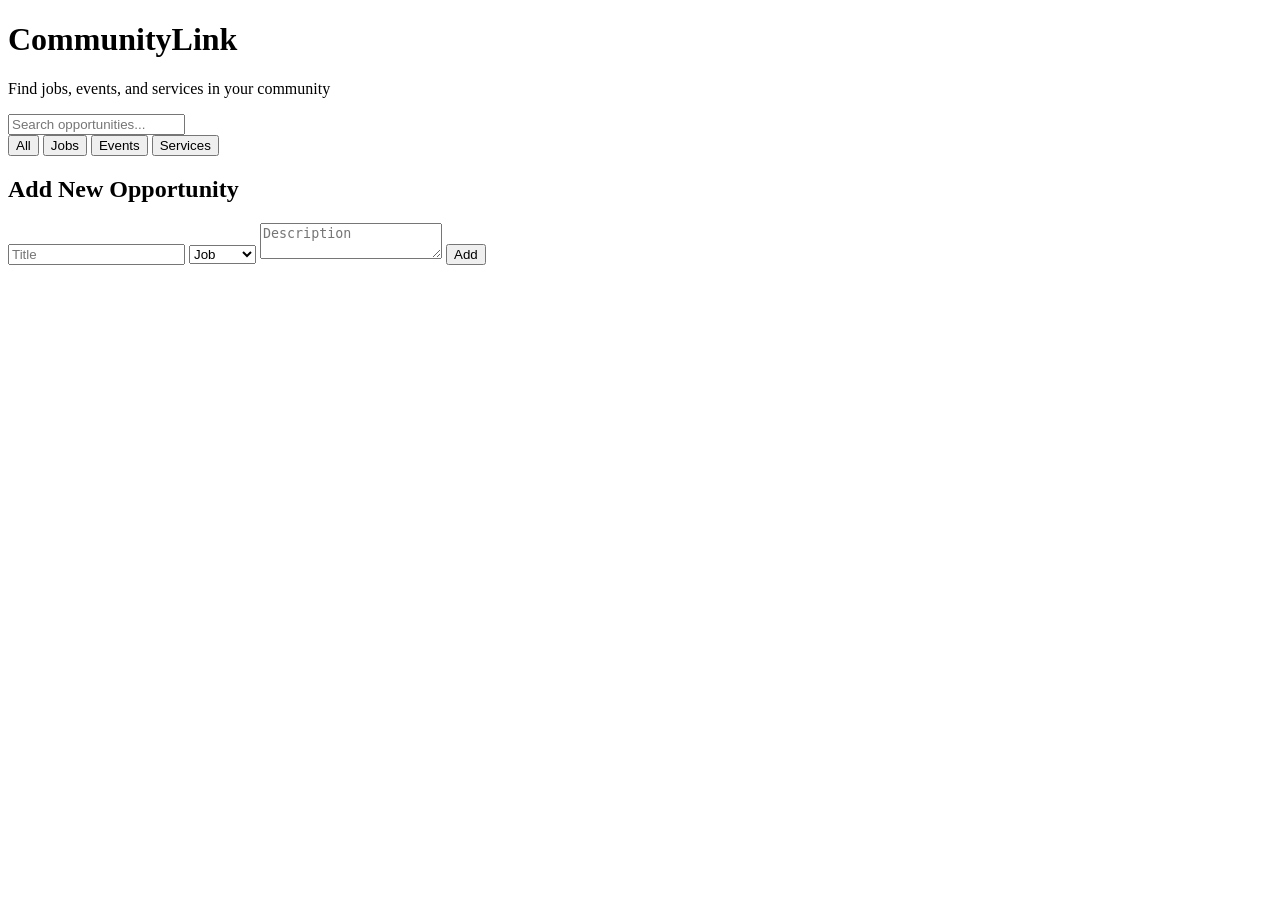
==== index.html @ 7658e032 "Add initial HTML structure for CommunityLink" ====
<!DOCTYPE html>
<html lang="en">
<head>
<meta charset="UTF-8">
<meta name="viewport" content="width=device-width, initial-scale=1.0">
<title>CommunityLink</title>
<link rel="stylesheet" href="style.css">
</head>

<body>

<header>
    <h1>CommunityLink</h1>
    <p>Find jobs, events, and services in your community</p>

    <input type="text" id="search" placeholder="Search opportunities...">
</header>

<section class="filters">
    <button onclick="filterItems('all')">All</button>
    <button onclick="filterItems('job')">Jobs</button>
    <button onclick="filterItems('event')">Events</button>
    <button onclick="filterItems('service')">Services</button>
</section>

<section id="cards-container"></section>

<section class="form-section">
    <h2>Add New Opportunity</h2>

    <input type="text" id="title" placeholder="Title">

    <select id="type">
        <option value="job">Job</option>
        <option value="event">Event</option>
        <option value="service">Service</option>
    </select>

    <textarea id="description" placeholder="Description"></textarea>

    <button onclick="addItem()">Add</button>
</section>

<script src="script.js"></script>

</body>
</html>
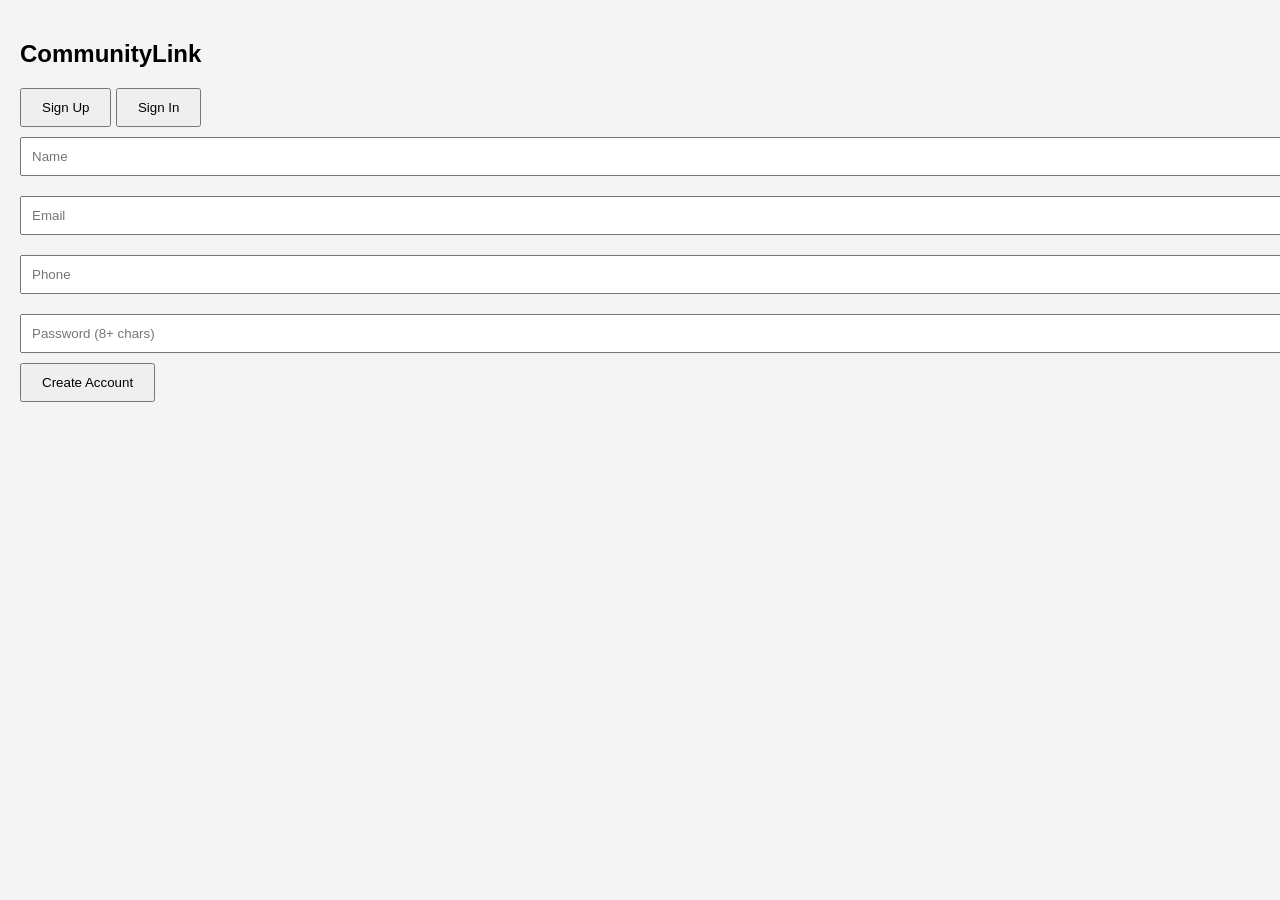
==== commit 309892ce: "Implement authentication UI and update layout Added authentication sidebar with sign-up and sign-in " ====
--- a/index.html
+++ b/index.html
@@ -9,39 +9,65 @@
 
 <body>
 
-<header>
-    <h1>CommunityLink</h1>
-    <p>Find jobs, events, and services in your community</p>
+<!-- AUTH -->
+<div id="authSidebar">
+    <h2>CommunityLink</h2>
 
-    <input type="text" id="search" placeholder="Search opportunities...">
-</header>
+    <button onclick="showSignUp()">Sign Up</button>
+    <button onclick="showSignIn()">Sign In</button>
 
-<section class="filters">
-    <button onclick="filterItems('all')">All</button>
-    <button onclick="filterItems('job')">Jobs</button>
-    <button onclick="filterItems('event')">Events</button>
-    <button onclick="filterItems('service')">Services</button>
-</section>
+    <div id="signupBox">
+        <input id="su_name" placeholder="Name">
+        <input id="su_email" placeholder="Email">
+        <input id="su_phone" placeholder="Phone">
+        <input id="su_password" type="password" placeholder="Password (8+ chars)">
+        <button onclick="signup()">Create Account</button>
+    </div>
 
-<section id="cards-container"></section>
+    <div id="signinBox" style="display:none;">
+        <input id="si_email" placeholder="Email">
+        <input id="si_password" type="password" placeholder="Password">
+        <button onclick="signin()">Login</button>
+    </div>
+</div>
 
-<section class="form-section">
-    <h2>Add New Opportunity</h2>
+<!-- MAIN -->
+<div id="mainApp" style="display:none; margin-left:260px; padding:20px;">
 
-    <input type="text" id="title" placeholder="Title">
+<nav>
+    <h2>CommunityLink</h2>
+    <button onclick="logout()">Logout</button>
+</nav>
 
-    <select id="type">
-        <option value="job">Job</option>
-        <option value="event">Event</option>
-        <option value="service">Service</option>
-    </select>
+<h3 id="welcomeText"></h3>
 
-    <textarea id="description" placeholder="Description"></textarea>
+<input id="search" placeholder="Search opportunities...">
 
-    <button onclick="addItem()">Add</button>
-</section>
+<div>
+<button onclick="filterType('all')">All</button>
+<button onclick="filterType('job')">Jobs</button>
+<button onclick="filterType('event')">Events</button>
+<button onclick="filterType('service')">Services</button>
+</div>
+
+<div id="cardsContainer"></div>
+
+<h3>Add Opportunity</h3>
+
+<input id="title" placeholder="Title">
+
+<select id="type">
+<option value="job">Job</option>
+<option value="event">Event</option>
+<option value="service">Service</option>
+</select>
+
+<textarea id="description" placeholder="Description"></textarea>
+
+<button onclick="addOpportunity()">Add</button>
+
+</div>
 
 <script src="script.js"></script>
-
 </body>
 </html>
--- a/style.css
+++ b/style.css
@@ -0,0 +1,33 @@
+body {
+    font-family: Arial;
+    margin: 0;
+    padding: 20px;
+    background: #f4f4f4;
+}
+
+header {
+    text-align: center;
+}
+
+input, textarea, select {
+    width: 100%;
+    padding: 10px;
+    margin: 10px 0;
+}
+
+button {
+    padding: 10px 20px;
+    cursor: pointer;
+}
+
+#cards-container {
+    display: grid;
+    gap: 20px;
+    margin-top: 20px;
+}
+
+.card {
+    background: white;
+    padding: 15px;
+    border-radius: 10px;
+}
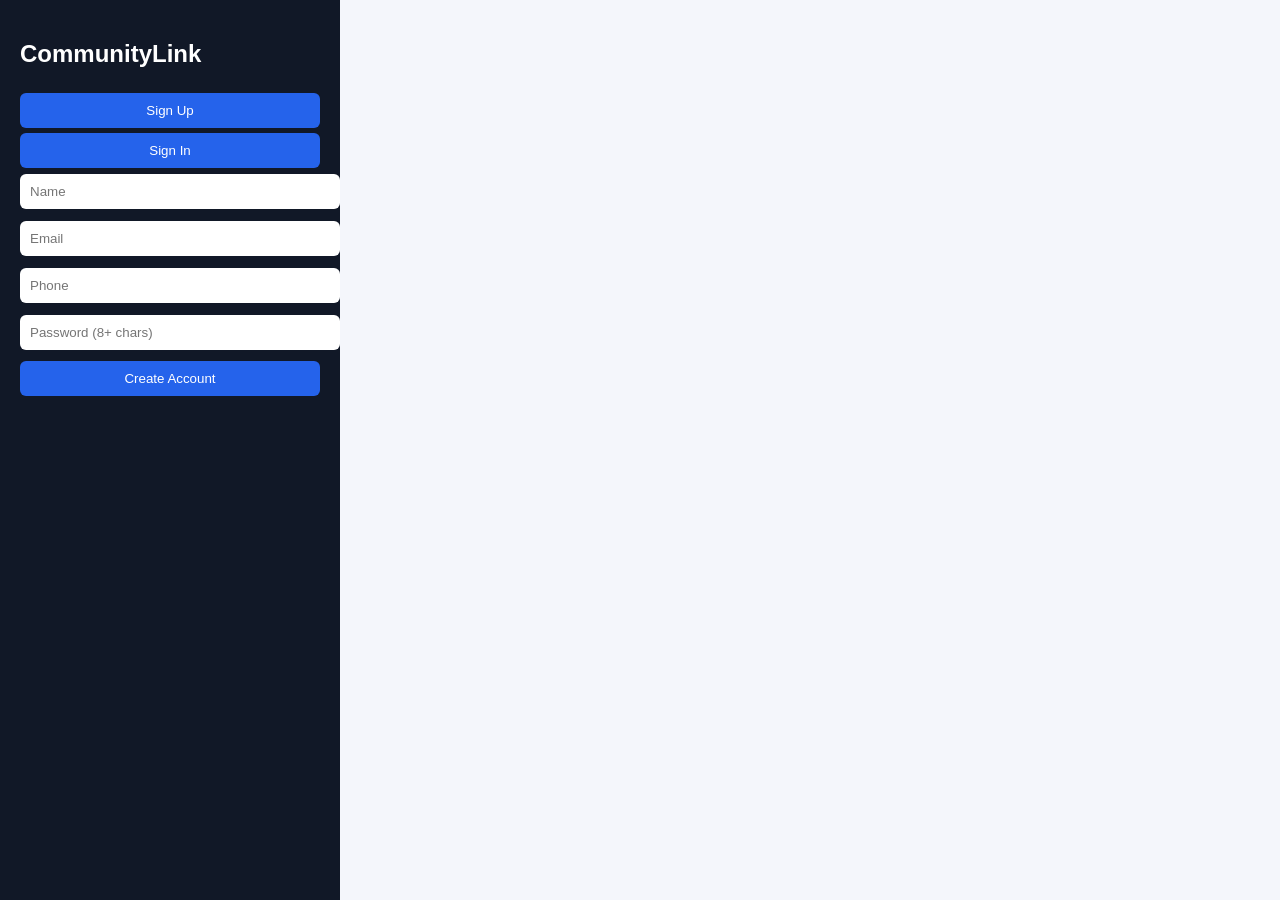
==== commit 8bbd273b: "Enhance layout and styling in index.html Updated styles for navigation and input elements." ====
--- a/index.html
+++ b/index.html
@@ -4,6 +4,7 @@
 <meta charset="UTF-8">
 <meta name="viewport" content="width=device-width, initial-scale=1.0">
 <title>CommunityLink</title>
+
 <link rel="stylesheet" href="style.css">
 </head>
 
@@ -11,11 +12,13 @@
 
 <!-- AUTH -->
 <div id="authSidebar">
+
     <h2>CommunityLink</h2>
 
     <button onclick="showSignUp()">Sign Up</button>
     <button onclick="showSignIn()">Sign In</button>
 
+    <!-- SIGN UP -->
     <div id="signupBox">
         <input id="su_name" placeholder="Name">
         <input id="su_email" placeholder="Email">
@@ -24,47 +27,84 @@
         <button onclick="signup()">Create Account</button>
     </div>
 
+    <!-- SIGN IN -->
     <div id="signinBox" style="display:none;">
         <input id="si_email" placeholder="Email">
         <input id="si_password" type="password" placeholder="Password">
         <button onclick="signin()">Login</button>
     </div>
+
 </div>
 
 <!-- MAIN -->
-<div id="mainApp" style="display:none; margin-left:260px; padding:20px;">
+<div id="mainApp" style="display:none; margin-left:280px; padding:20px;">
 
-<nav>
-    <h2>CommunityLink</h2>
-    <button onclick="logout()">Logout</button>
+<!-- NAV -->
+<nav style="
+display:flex;
+justify-content:space-between;
+align-items:center;
+background:white;
+padding:10px 20px;
+border-radius:10px;
+box-shadow:0 2px 10px rgba(0,0,0,0.05);
+">
+
+<h2 style="color:#2563eb;">CommunityLink</h2>
+
+<button onclick="logout()">Logout</button>
+
 </nav>
 
-<h3 id="welcomeText"></h3>
+<!-- WELCOME -->
+<h3 id="welcomeText" style="margin-top:15px;"></h3>
 
-<input id="search" placeholder="Search opportunities...">
+<!-- SEARCH -->
+<input id="search" placeholder="Search opportunities..." style="
+width:100%;
+padding:10px;
+margin:10px 0;
+border-radius:8px;
+border:1px solid #ddd;
+">
 
-<div>
+<!-- FILTER -->
+<div style="text-align:center; margin:10px 0;">
+
 <button onclick="filterType('all')">All</button>
 <button onclick="filterType('job')">Jobs</button>
 <button onclick="filterType('event')">Events</button>
 <button onclick="filterType('service')">Services</button>
+
 </div>
 
+<!-- CARDS -->
 <div id="cardsContainer"></div>
 
+<!-- ADD SECTION -->
 <h3>Add Opportunity</h3>
 
-<input id="title" placeholder="Title">
+<input id="title" placeholder="Title" style="width:100%; padding:10px; margin:5px 0;">
 
-<select id="type">
+<select id="type" style="width:100%; padding:10px;">
 <option value="job">Job</option>
 <option value="event">Event</option>
 <option value="service">Service</option>
 </select>
 
-<textarea id="description" placeholder="Description"></textarea>
+<textarea id="description" placeholder="Description" style="width:100%; padding:10px; margin:5px 0;"></textarea>
 
-<button onclick="addOpportunity()">Add</button>
+<button onclick="addOpportunity()" style="
+width:100%;
+padding:10px;
+background:#2563eb;
+color:white;
+border:none;
+border-radius:8px;
+margin-top:10px;
+">
+Add Opportunity
+</button>
 
 </div>
 
--- a/style.css
+++ b/style.css
@@ -1,33 +1,160 @@
-body {
-    font-family: Arial;
-    margin: 0;
-    padding: 20px;
-    background: #f4f4f4;
+body{
+margin:0;
+font-family:'Poppins',sans-serif;
+background:#f4f6fb;
+color:#111;
 }
 
-header {
-    text-align: center;
+/* NAV */
+nav{
+display:flex;
+justify-content:space-between;
+align-items:center;
+padding:15px 40px;
+background:white;
+box-shadow:0 2px 10px rgba(0,0,0,0.05);
+position:sticky;
+top:0;
 }
 
-input, textarea, select {
-    width: 100%;
-    padding: 10px;
-    margin: 10px 0;
+nav h2{
+color:#2563eb;
 }
 
-button {
-    padding: 10px 20px;
-    cursor: pointer;
+/* AUTH SIDEBAR */
+#authSidebar{
+position:fixed;
+left:0;
+top:0;
+width:300px;
+height:100vh;
+background:#111827;
+color:white;
+padding:20px;
 }
 
-#cards-container {
-    display: grid;
-    gap: 20px;
-    margin-top: 20px;
+#authSidebar input{
+width:100%;
+padding:10px;
+margin:6px 0;
+border:none;
+border-radius:6px;
 }
 
-.card {
-    background: white;
-    padding: 15px;
-    border-radius: 10px;
+#authSidebar button{
+width:100%;
+padding:10px;
+margin-top:5px;
+border:none;
+border-radius:6px;
+cursor:pointer;
+background:#2563eb;
+color:white;
+transition:0.3s;
 }
+
+#authSidebar button:hover{
+background:#1e40af;
+}
+
+/* MAIN */
+#mainApp{
+margin-left:320px;
+padding:20px;
+}
+
+/* WELCOME */
+#welcomeText{
+font-size:20px;
+margin:10px 0;
+color:#2563eb;
+}
+
+/* SEARCH */
+#search{
+width:100%;
+padding:12px;
+border-radius:8px;
+border:1px solid #ddd;
+margin:10px 0;
+}
+
+/* FILTER BUTTONS */
+button{
+cursor:pointer;
+}
+
+.filterBtn{
+padding:8px 15px;
+margin:5px;
+border:none;
+border-radius:6px;
+background:#e5e7eb;
+transition:0.3s;
+}
+
+.filterBtn:hover{
+background:#2563eb;
+color:white;
+}
+
+/* CARDS GRID */
+#cardsContainer{
+display:grid;
+grid-template-columns:repeat(auto-fit,minmax(250px,1fr));
+gap:15px;
+margin-top:20px;
+}
+
+/* CARD */
+.card{
+background:white;
+padding:15px;
+border-radius:12px;
+box-shadow:0 4px 10px rgba(0,0,0,0.05);
+transition:0.3s;
+}
+
+.card:hover{
+transform:translateY(-5px);
+box-shadow:0 10px 20px rgba(0,0,0,0.1);
+}
+
+/* ADD SECTION */
+input,select,textarea{
+width:100%;
+padding:10px;
+margin:5px 0;
+border:1px solid #ddd;
+border-radius:6px;
+}
+
+.addBtn{
+background:#2563eb;
+color:white;
+padding:10px;
+border:none;
+border-radius:6px;
+width:100%;
+margin-top:10px;
+}
+
+.addBtn:hover{
+background:#1e40af;
+}
+
+/* DARK MODE */
+.dark{
+background:#0f172a;
+color:white;
+}
+
+.dark .card{
+background:#1e293b;
+color:white;
+}
+
+.dark nav{
+background:#111827;
+color:white;
+}
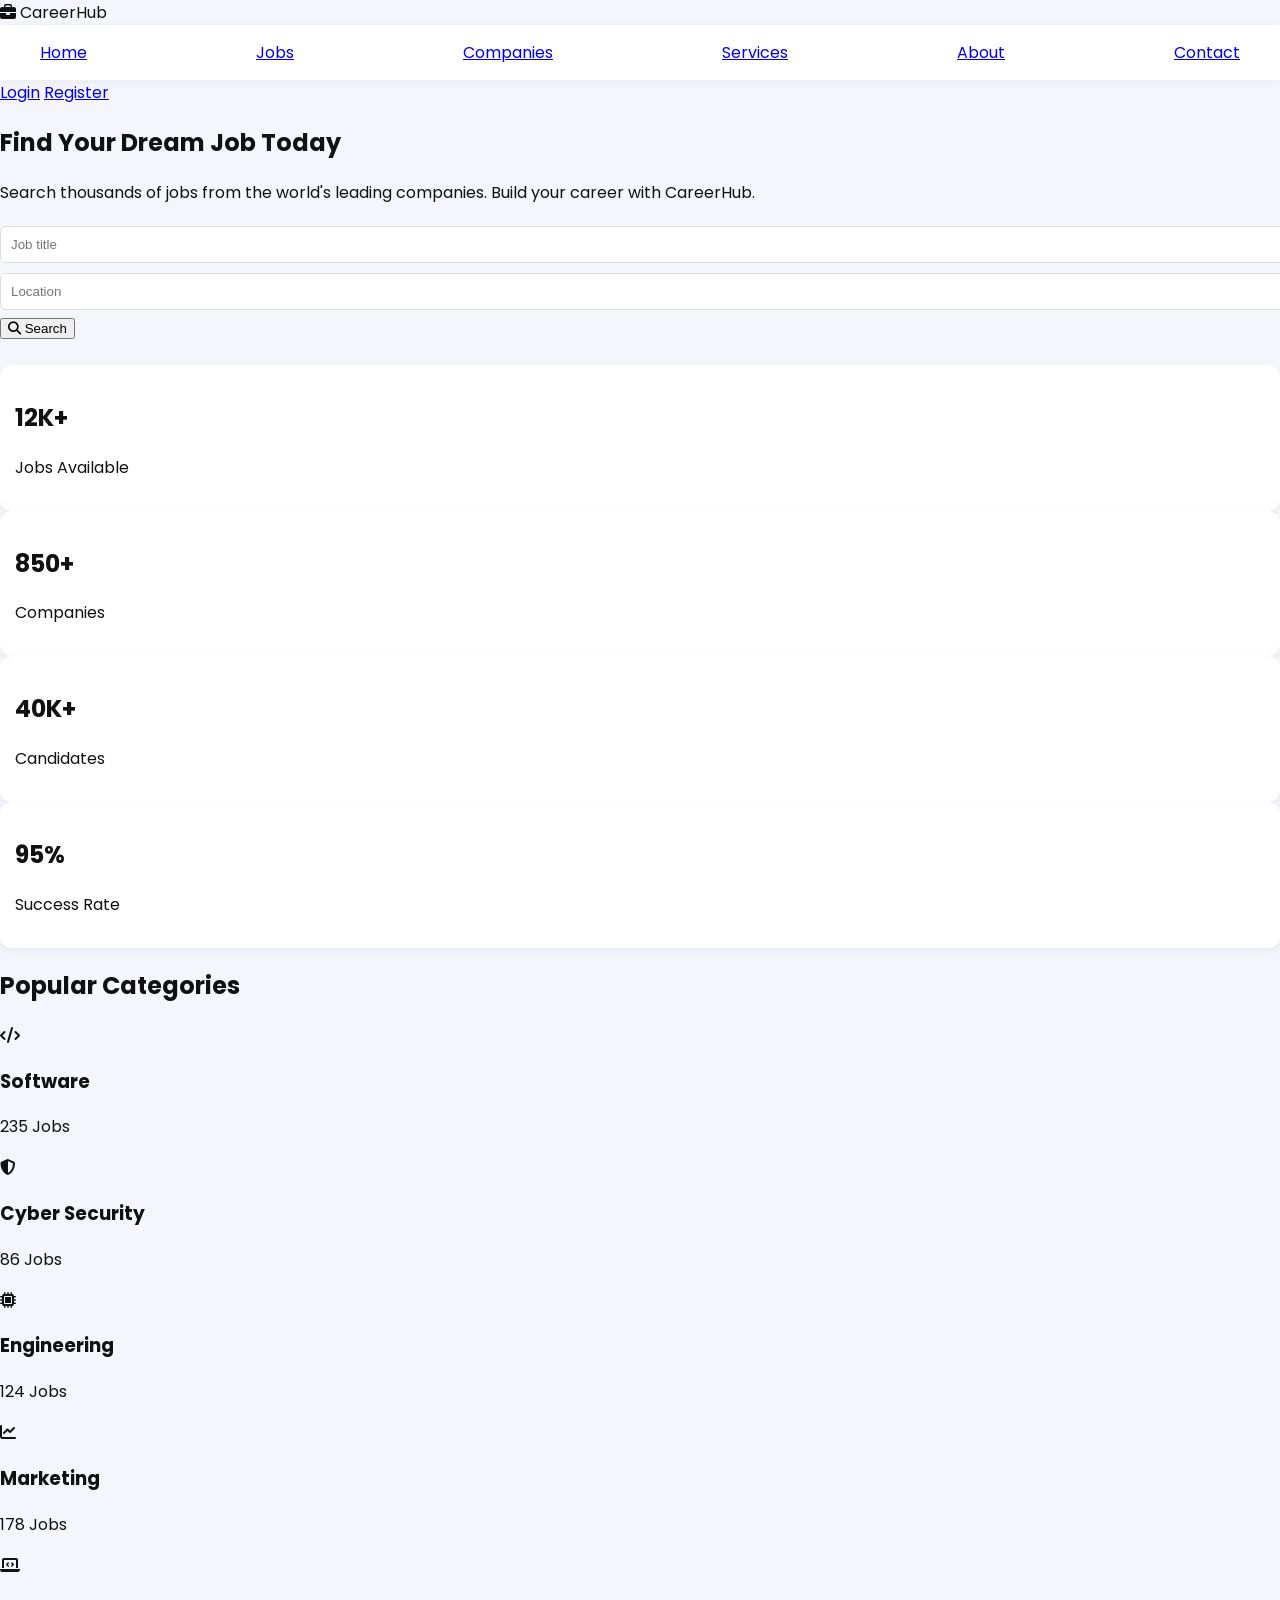
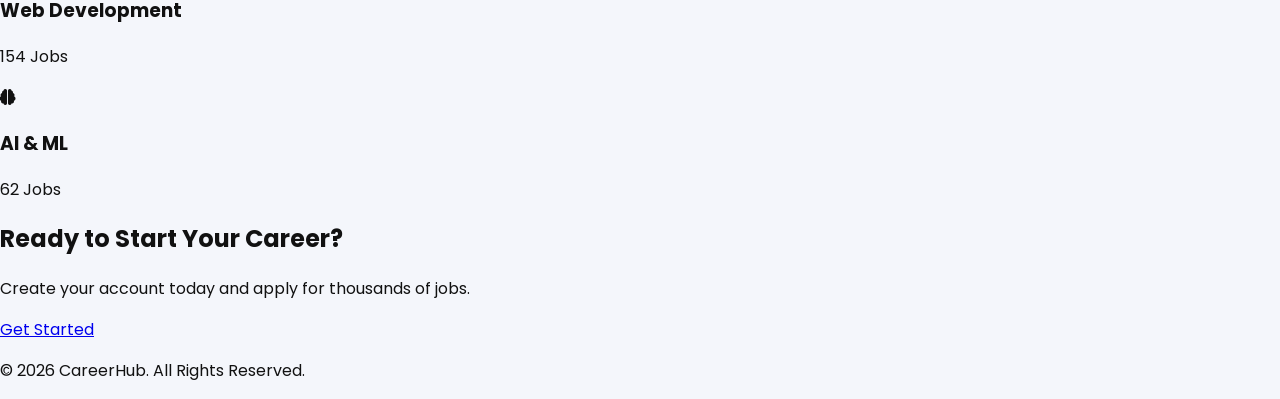
==== commit 95a8e188: "Update index.html for CareerHub branding" ====
--- a/index.html
+++ b/index.html
@@ -1,113 +1,250 @@
 <!DOCTYPE html>
 <html lang="en">
+
 <head>
-<meta charset="UTF-8">
-<meta name="viewport" content="width=device-width, initial-scale=1.0">
-<title>CommunityLink</title>
-
-<link rel="stylesheet" href="style.css">
+    <meta charset="UTF-8">
+    <meta name="viewport" content="width=device-width, initial-scale=1.0">
+    <title>CareerHub | Find Your Dream Job</title>
+
+    <link rel="stylesheet" href="style.css">
+
+    <link rel="preconnect" href="https://fonts.googleapis.com">
+    <link rel="preconnect" href="https://fonts.gstatic.com" crossorigin>
+
+    <link href="https://fonts.googleapis.com/css2?family=Poppins:wght@300;400;500;600;700;800&display=swap"
+        rel="stylesheet">
+
+    <link rel="stylesheet"
+        href="https://cdnjs.cloudflare.com/ajax/libs/font-awesome/6.7.2/css/all.min.css">
 </head>
 
 <body>
 
-<!-- AUTH -->
-<div id="authSidebar">
-
-    <h2>CommunityLink</h2>
-
-    <button onclick="showSignUp()">Sign Up</button>
-    <button onclick="showSignIn()">Sign In</button>
-
-    <!-- SIGN UP -->
-    <div id="signupBox">
-        <input id="su_name" placeholder="Name">
-        <input id="su_email" placeholder="Email">
-        <input id="su_phone" placeholder="Phone">
-        <input id="su_password" type="password" placeholder="Password (8+ chars)">
-        <button onclick="signup()">Create Account</button>
-    </div>
-
-    <!-- SIGN IN -->
-    <div id="signinBox" style="display:none;">
-        <input id="si_email" placeholder="Email">
-        <input id="si_password" type="password" placeholder="Password">
-        <button onclick="signin()">Login</button>
-    </div>
-
-</div>
-
-<!-- MAIN -->
-<div id="mainApp" style="display:none; margin-left:280px; padding:20px;">
-
-<!-- NAV -->
-<nav style="
-display:flex;
-justify-content:space-between;
-align-items:center;
-background:white;
-padding:10px 20px;
-border-radius:10px;
-box-shadow:0 2px 10px rgba(0,0,0,0.05);
-">
-
-<h2 style="color:#2563eb;">CommunityLink</h2>
-
-<button onclick="logout()">Logout</button>
+<header>
+
+<div class="logo">
+
+<i class="fa-solid fa-briefcase"></i>
+
+<span>CareerHub</span>
+
+</div>
+
+<nav>
+
+<a href="#">Home</a>
+
+<a href="#">Jobs</a>
+
+<a href="#">Companies</a>
+
+<a href="#">Services</a>
+
+<a href="#">About</a>
+
+<a href="#">Contact</a>
 
 </nav>
 
-<!-- WELCOME -->
-<h3 id="welcomeText" style="margin-top:15px;"></h3>
-
-<!-- SEARCH -->
-<input id="search" placeholder="Search opportunities..." style="
-width:100%;
-padding:10px;
-margin:10px 0;
-border-radius:8px;
-border:1px solid #ddd;
-">
-
-<!-- FILTER -->
-<div style="text-align:center; margin:10px 0;">
-
-<button onclick="filterType('all')">All</button>
-<button onclick="filterType('job')">Jobs</button>
-<button onclick="filterType('event')">Events</button>
-<button onclick="filterType('service')">Services</button>
-
-</div>
-
-<!-- CARDS -->
-<div id="cardsContainer"></div>
-
-<!-- ADD SECTION -->
-<h3>Add Opportunity</h3>
-
-<input id="title" placeholder="Title" style="width:100%; padding:10px; margin:5px 0;">
-
-<select id="type" style="width:100%; padding:10px;">
-<option value="job">Job</option>
-<option value="event">Event</option>
-<option value="service">Service</option>
-</select>
-
-<textarea id="description" placeholder="Description" style="width:100%; padding:10px; margin:5px 0;"></textarea>
-
-<button onclick="addOpportunity()" style="
-width:100%;
-padding:10px;
-background:#2563eb;
-color:white;
-border:none;
-border-radius:8px;
-margin-top:10px;
-">
-Add Opportunity
+<div class="buttons">
+
+<a href="login.html" class="login-btn">Login</a>
+
+<a href="register.html" class="register-btn">Register</a>
+
+</div>
+
+</header>
+
+<section class="hero">
+
+<div class="hero-content">
+
+<h1>
+
+Find Your
+
+<span>Dream Job</span>
+
+Today
+
+</h1>
+
+<p>
+
+Search thousands of jobs from the world's leading companies.
+
+Build your career with CareerHub.
+
+</p>
+
+<div class="search-box">
+
+<input type="text" placeholder="Job title">
+
+<input type="text" placeholder="Location">
+
+<button>
+
+<i class="fa-solid fa-magnifying-glass"></i>
+
+Search
+
 </button>
 
 </div>
 
-<script src="script.js"></script>
+</div>
+
+<div class="hero-image">
+
+<img src="https://images.unsplash.com/photo-1521791136064-7986c2920216?w=700"
+alt="">
+
+</div>
+
+</section>
+
+<section class="stats">
+
+<div class="card">
+
+<h2>12K+</h2>
+
+<p>Jobs Available</p>
+
+</div>
+
+<div class="card">
+
+<h2>850+</h2>
+
+<p>Companies</p>
+
+</div>
+
+<div class="card">
+
+<h2>40K+</h2>
+
+<p>Candidates</p>
+
+</div>
+
+<div class="card">
+
+<h2>95%</h2>
+
+<p>Success Rate</p>
+
+</div>
+
+</section>
+
+<section class="categories">
+
+<h2>Popular Categories</h2>
+
+<div class="grid">
+
+<div class="box">
+
+<i class="fa-solid fa-code"></i>
+
+<h3>Software</h3>
+
+<p>235 Jobs</p>
+
+</div>
+
+<div class="box">
+
+<i class="fa-solid fa-shield-halved"></i>
+
+<h3>Cyber Security</h3>
+
+<p>86 Jobs</p>
+
+</div>
+
+<div class="box">
+
+<i class="fa-solid fa-microchip"></i>
+
+<h3>Engineering</h3>
+
+<p>124 Jobs</p>
+
+</div>
+
+<div class="box">
+
+<i class="fa-solid fa-chart-line"></i>
+
+<h3>Marketing</h3>
+
+<p>178 Jobs</p>
+
+</div>
+
+<div class="box">
+
+<i class="fa-solid fa-laptop-code"></i>
+
+<h3>Web Development</h3>
+
+<p>154 Jobs</p>
+
+</div>
+
+<div class="box">
+
+<i class="fa-solid fa-brain"></i>
+
+<h3>AI & ML</h3>
+
+<p>62 Jobs</p>
+
+</div>
+
+</div>
+
+</section>
+
+<section class="cta">
+
+<h2>
+
+Ready to Start Your Career?
+
+</h2>
+
+<p>
+
+Create your account today and apply for thousands of jobs.
+
+</p>
+
+<a href="register.html">
+
+Get Started
+
+</a>
+
+</section>
+
+<footer>
+
+<p>
+
+© 2026 CareerHub. All Rights Reserved.
+
+</p>
+
+</footer>
+
+<script src="app.js"></script>
+
 </body>
+
 </html>
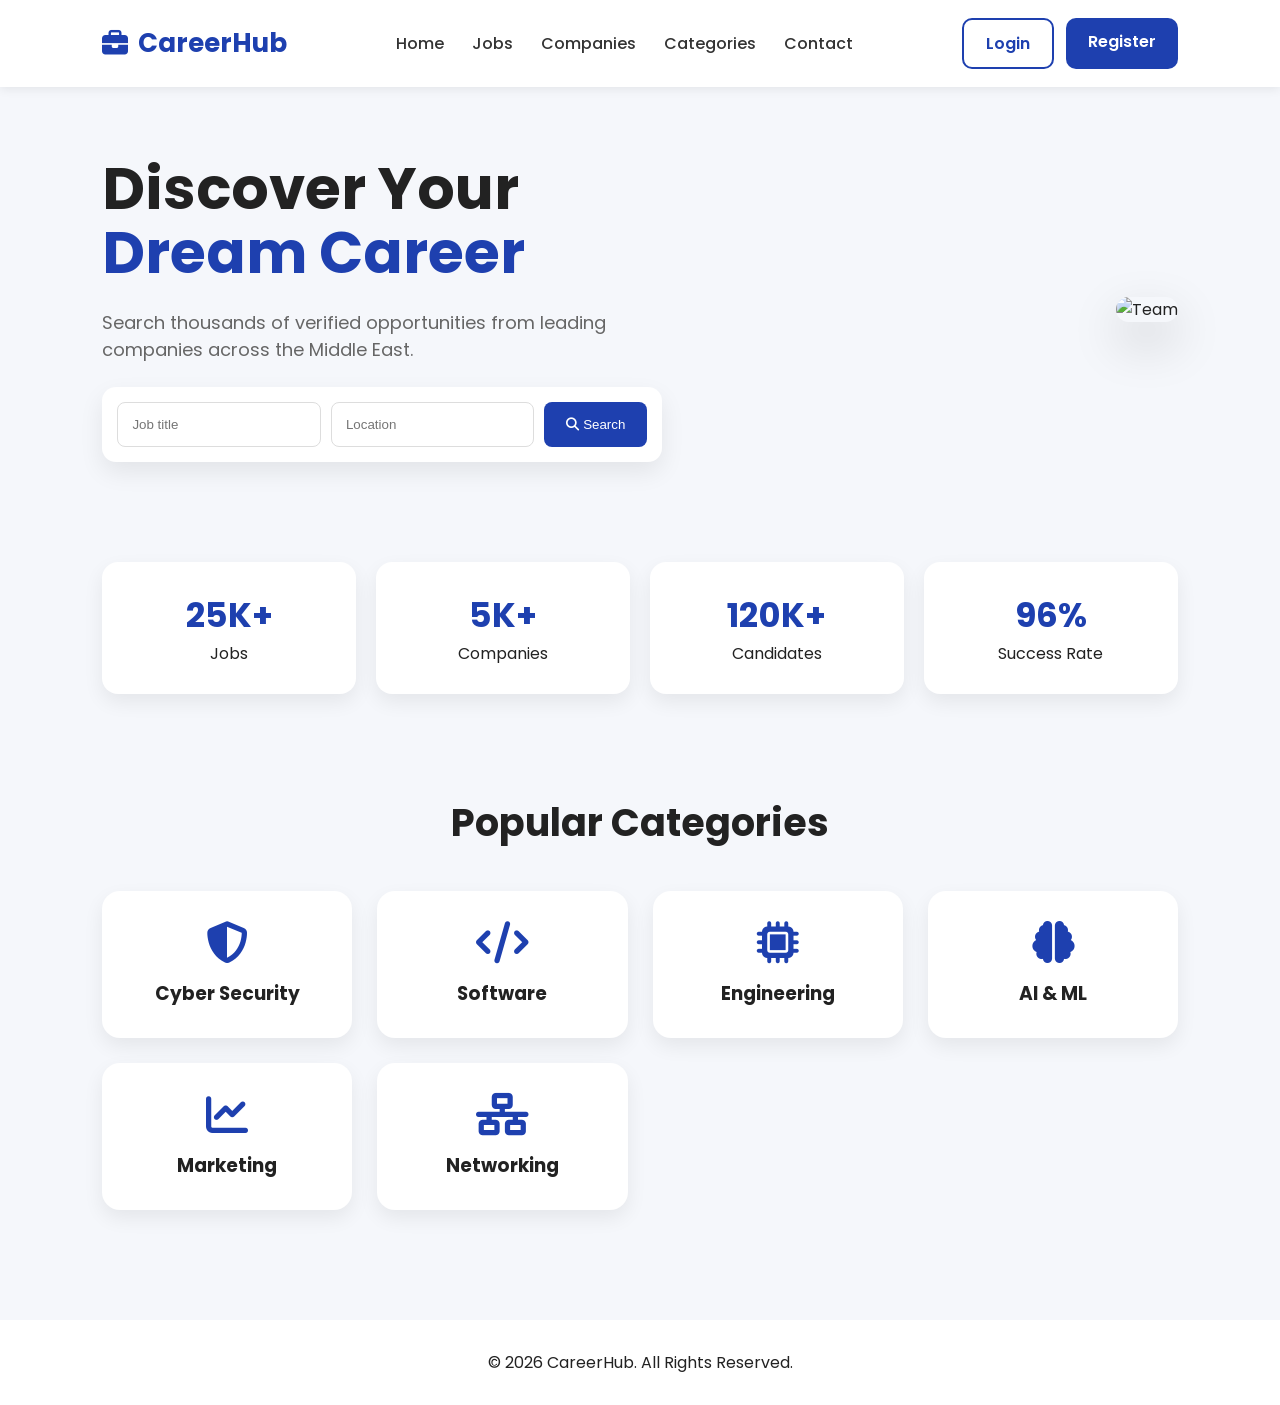
==== commit 3840551c: "Refactor index.html for improved structure and content Reorganized and updated HTML structure, inclu" ====
--- a/index.html
+++ b/index.html
@@ -1,250 +1,69 @@
 <!DOCTYPE html>
 <html lang="en">
-
 <head>
-    <meta charset="UTF-8">
-    <meta name="viewport" content="width=device-width, initial-scale=1.0">
-    <title>CareerHub | Find Your Dream Job</title>
-
-    <link rel="stylesheet" href="style.css">
-
-    <link rel="preconnect" href="https://fonts.googleapis.com">
-    <link rel="preconnect" href="https://fonts.gstatic.com" crossorigin>
-
-    <link href="https://fonts.googleapis.com/css2?family=Poppins:wght@300;400;500;600;700;800&display=swap"
-        rel="stylesheet">
-
-    <link rel="stylesheet"
-        href="https://cdnjs.cloudflare.com/ajax/libs/font-awesome/6.7.2/css/all.min.css">
+<meta charset="UTF-8">
+<meta name="viewport" content="width=device-width, initial-scale=1.0">
+<title>CareerHub | Find Your Dream Job</title>
+<link rel="preconnect" href="https://fonts.googleapis.com">
+<link rel="preconnect" href="https://fonts.gstatic.com" crossorigin>
+<link href="https://fonts.googleapis.com/css2?family=Poppins:wght@300;400;500;600;700&display=swap" rel="stylesheet">
+<link rel="stylesheet" href="https://cdnjs.cloudflare.com/ajax/libs/font-awesome/6.7.2/css/all.min.css">
+<link rel="stylesheet" href="style.css">
 </head>
-
 <body>
-
 <header>
-
-<div class="logo">
-
-<i class="fa-solid fa-briefcase"></i>
-
-<span>CareerHub</span>
-
+<div class="logo"><i class="fa-solid fa-briefcase"></i><span>CareerHub</span></div>
+<nav>
+<a href="#">Home</a>
+<a href="#jobs">Jobs</a>
+<a href="#companies">Companies</a>
+<a href="#categories">Categories</a>
+<a href="#contact">Contact</a>
+</nav>
+<div class="buttons">
+<a class="login-btn" href="login.html">Login</a>
+<a class="register-btn" href="register.html">Register</a>
 </div>
-
-<nav>
-
-<a href="#">Home</a>
-
-<a href="#">Jobs</a>
-
-<a href="#">Companies</a>
-
-<a href="#">Services</a>
-
-<a href="#">About</a>
-
-<a href="#">Contact</a>
-
-</nav>
-
-<div class="buttons">
-
-<a href="login.html" class="login-btn">Login</a>
-
-<a href="register.html" class="register-btn">Register</a>
-
-</div>
-
 </header>
 
 <section class="hero">
-
 <div class="hero-content">
-
-<h1>
-
-Find Your
-
-<span>Dream Job</span>
-
-Today
-
-</h1>
-
-<p>
-
-Search thousands of jobs from the world's leading companies.
-
-Build your career with CareerHub.
-
-</p>
-
+<h1>Discover Your <span>Dream Career</span></h1>
+<p>Search thousands of verified opportunities from leading companies across the Middle East.</p>
 <div class="search-box">
-
-<input type="text" placeholder="Job title">
-
-<input type="text" placeholder="Location">
-
-<button>
-
-<i class="fa-solid fa-magnifying-glass"></i>
-
-Search
-
-</button>
-
+<input id="job" placeholder="Job title">
+<input id="location" placeholder="Location">
+<button id="searchBtn"><i class="fa-solid fa-magnifying-glass"></i> Search</button>
 </div>
-
 </div>
-
 <div class="hero-image">
-
-<img src="https://images.unsplash.com/photo-1521791136064-7986c2920216?w=700"
-alt="">
-
+<img src="https://images.unsplash.com/photo-1521737604893-d14cc237f11d?w=900" alt="Team">
 </div>
-
 </section>
 
 <section class="stats">
-
-<div class="card">
-
-<h2>12K+</h2>
-
-<p>Jobs Available</p>
-
-</div>
-
-<div class="card">
-
-<h2>850+</h2>
-
-<p>Companies</p>
-
-</div>
-
-<div class="card">
-
-<h2>40K+</h2>
-
-<p>Candidates</p>
-
-</div>
-
-<div class="card">
-
-<h2>95%</h2>
-
-<p>Success Rate</p>
-
-</div>
-
+<div class="card"><h2>25K+</h2><p>Jobs</p></div>
+<div class="card"><h2>5K+</h2><p>Companies</p></div>
+<div class="card"><h2>120K+</h2><p>Candidates</p></div>
+<div class="card"><h2>96%</h2><p>Success Rate</p></div>
 </section>
 
-<section class="categories">
-
+<section id="categories" class="categories">
 <h2>Popular Categories</h2>
-
 <div class="grid">
-
-<div class="box">
-
-<i class="fa-solid fa-code"></i>
-
-<h3>Software</h3>
-
-<p>235 Jobs</p>
-
+<div class="box"><i class="fa-solid fa-shield-halved"></i><h3>Cyber Security</h3></div>
+<div class="box"><i class="fa-solid fa-code"></i><h3>Software</h3></div>
+<div class="box"><i class="fa-solid fa-microchip"></i><h3>Engineering</h3></div>
+<div class="box"><i class="fa-solid fa-brain"></i><h3>AI & ML</h3></div>
+<div class="box"><i class="fa-solid fa-chart-line"></i><h3>Marketing</h3></div>
+<div class="box"><i class="fa-solid fa-network-wired"></i><h3>Networking</h3></div>
 </div>
-
-<div class="box">
-
-<i class="fa-solid fa-shield-halved"></i>
-
-<h3>Cyber Security</h3>
-
-<p>86 Jobs</p>
-
-</div>
-
-<div class="box">
-
-<i class="fa-solid fa-microchip"></i>
-
-<h3>Engineering</h3>
-
-<p>124 Jobs</p>
-
-</div>
-
-<div class="box">
-
-<i class="fa-solid fa-chart-line"></i>
-
-<h3>Marketing</h3>
-
-<p>178 Jobs</p>
-
-</div>
-
-<div class="box">
-
-<i class="fa-solid fa-laptop-code"></i>
-
-<h3>Web Development</h3>
-
-<p>154 Jobs</p>
-
-</div>
-
-<div class="box">
-
-<i class="fa-solid fa-brain"></i>
-
-<h3>AI & ML</h3>
-
-<p>62 Jobs</p>
-
-</div>
-
-</div>
-
 </section>
 
-<section class="cta">
-
-<h2>
-
-Ready to Start Your Career?
-
-</h2>
-
-<p>
-
-Create your account today and apply for thousands of jobs.
-
-</p>
-
-<a href="register.html">
-
-Get Started
-
-</a>
-
-</section>
-
-<footer>
-
-<p>
-
-© 2026 CareerHub. All Rights Reserved.
-
-</p>
-
+<footer id="contact">
+<p>© 2026 CareerHub. All Rights Reserved.</p>
 </footer>
 
 <script src="app.js"></script>
-
 </body>
-
 </html>
--- a/style.css
+++ b/style.css
@@ -1,160 +1,45 @@
-body{
-margin:0;
-font-family:'Poppins',sans-serif;
-background:#f4f6fb;
-color:#111;
+
+*{margin:0;padding:0;box-sizing:border-box}
+body{font-family:Poppins,sans-serif;background:#f5f7fb;color:#222}
+header{position:sticky;top:0;background:#fff;display:flex;justify-content:space-between;align-items:center;padding:18px 8%;box-shadow:0 2px 10px rgba(0,0,0,.08);z-index:10}
+.logo{display:flex;gap:10px;align-items:center;font-size:26px;font-weight:700;color:#1e40af}
+nav{display:flex;gap:28px}
+nav a{text-decoration:none;color:#333;font-weight:500;transition:.3s}
+nav a:hover{color:#1e40af}
+.buttons{display:flex;gap:12px}
+.login-btn,.register-btn{text-decoration:none;padding:11px 22px;border-radius:10px;font-weight:600}
+.login-btn{border:2px solid #1e40af;color:#1e40af}
+.register-btn{background:#1e40af;color:#fff}
+.hero{display:flex;align-items:center;justify-content:space-between;padding:70px 8%;gap:60px}
+.hero-content{max-width:560px}
+.hero h1{font-size:58px;line-height:1.1}
+.hero h1 span{color:#1e40af}
+.hero p{margin:24px 0;color:#666;font-size:18px}
+.search-box{display:flex;gap:10px;flex-wrap:wrap;background:#fff;padding:15px;border-radius:14px;box-shadow:0 10px 25px rgba(0,0,0,.08)}
+.search-box input{flex:1;min-width:180px;padding:14px;border:1px solid #ddd;border-radius:8px}
+.search-box button{padding:14px 22px;border:none;border-radius:8px;background:#1e40af;color:#fff;cursor:pointer}
+.hero-image img{width:520px;max-width:100%;border-radius:24px;box-shadow:0 20px 50px rgba(0,0,0,.18)}
+.stats{display:grid;grid-template-columns:repeat(4,1fr);gap:20px;padding:30px 8%}
+.card{background:#fff;padding:28px;border-radius:16px;text-align:center;box-shadow:0 8px 20px rgba(0,0,0,.07)}
+.card h2{color:#1e40af;font-size:34px}
+.categories{padding:70px 8%}
+.categories h2{text-align:center;font-size:38px;margin-bottom:40px}
+.grid{display:grid;grid-template-columns:repeat(auto-fit,minmax(220px,1fr));gap:25px}
+.box{background:#fff;padding:30px;border-radius:18px;text-align:center;box-shadow:0 8px 20px rgba(0,0,0,.07);transition:.3s}
+.box:hover{transform:translateY(-8px)}
+.box i{font-size:42px;color:#1e40af;margin-bottom:16px}
+.cta{margin:70px 8%;background:linear-gradient(135deg,#1e40af,#2563eb);color:#fff;padding:60px;border-radius:24px;text-align:center}
+.cta h2{font-size:42px}
+.cta p{margin:16px 0 28px}
+.cta a{text-decoration:none;background:#fff;color:#1e40af;padding:14px 28px;border-radius:10px;font-weight:700}
+footer{text-align:center;padding:30px;background:#fff;margin-top:40px}
+@media(max-width:900px){
+header{flex-wrap:wrap;gap:16px}
+nav{flex-wrap:wrap;justify-content:center}
+.hero{flex-direction:column;text-align:center}
+.stats{grid-template-columns:repeat(2,1fr)}
 }
-
-/* NAV */
-nav{
-display:flex;
-justify-content:space-between;
-align-items:center;
-padding:15px 40px;
-background:white;
-box-shadow:0 2px 10px rgba(0,0,0,0.05);
-position:sticky;
-top:0;
+@media(max-width:600px){
+.stats{grid-template-columns:1fr}
+.hero h1{font-size:42px}
 }
-
-nav h2{
-color:#2563eb;
-}
-
-/* AUTH SIDEBAR */
-#authSidebar{
-position:fixed;
-left:0;
-top:0;
-width:300px;
-height:100vh;
-background:#111827;
-color:white;
-padding:20px;
-}
-
-#authSidebar input{
-width:100%;
-padding:10px;
-margin:6px 0;
-border:none;
-border-radius:6px;
-}
-
-#authSidebar button{
-width:100%;
-padding:10px;
-margin-top:5px;
-border:none;
-border-radius:6px;
-cursor:pointer;
-background:#2563eb;
-color:white;
-transition:0.3s;
-}
-
-#authSidebar button:hover{
-background:#1e40af;
-}
-
-/* MAIN */
-#mainApp{
-margin-left:320px;
-padding:20px;
-}
-
-/* WELCOME */
-#welcomeText{
-font-size:20px;
-margin:10px 0;
-color:#2563eb;
-}
-
-/* SEARCH */
-#search{
-width:100%;
-padding:12px;
-border-radius:8px;
-border:1px solid #ddd;
-margin:10px 0;
-}
-
-/* FILTER BUTTONS */
-button{
-cursor:pointer;
-}
-
-.filterBtn{
-padding:8px 15px;
-margin:5px;
-border:none;
-border-radius:6px;
-background:#e5e7eb;
-transition:0.3s;
-}
-
-.filterBtn:hover{
-background:#2563eb;
-color:white;
-}
-
-/* CARDS GRID */
-#cardsContainer{
-display:grid;
-grid-template-columns:repeat(auto-fit,minmax(250px,1fr));
-gap:15px;
-margin-top:20px;
-}
-
-/* CARD */
-.card{
-background:white;
-padding:15px;
-border-radius:12px;
-box-shadow:0 4px 10px rgba(0,0,0,0.05);
-transition:0.3s;
-}
-
-.card:hover{
-transform:translateY(-5px);
-box-shadow:0 10px 20px rgba(0,0,0,0.1);
-}
-
-/* ADD SECTION */
-input,select,textarea{
-width:100%;
-padding:10px;
-margin:5px 0;
-border:1px solid #ddd;
-border-radius:6px;
-}
-
-.addBtn{
-background:#2563eb;
-color:white;
-padding:10px;
-border:none;
-border-radius:6px;
-width:100%;
-margin-top:10px;
-}
-
-.addBtn:hover{
-background:#1e40af;
-}
-
-/* DARK MODE */
-.dark{
-background:#0f172a;
-color:white;
-}
-
-.dark .card{
-background:#1e293b;
-color:white;
-}
-
-.dark nav{
-background:#111827;
-color:white;
-}
